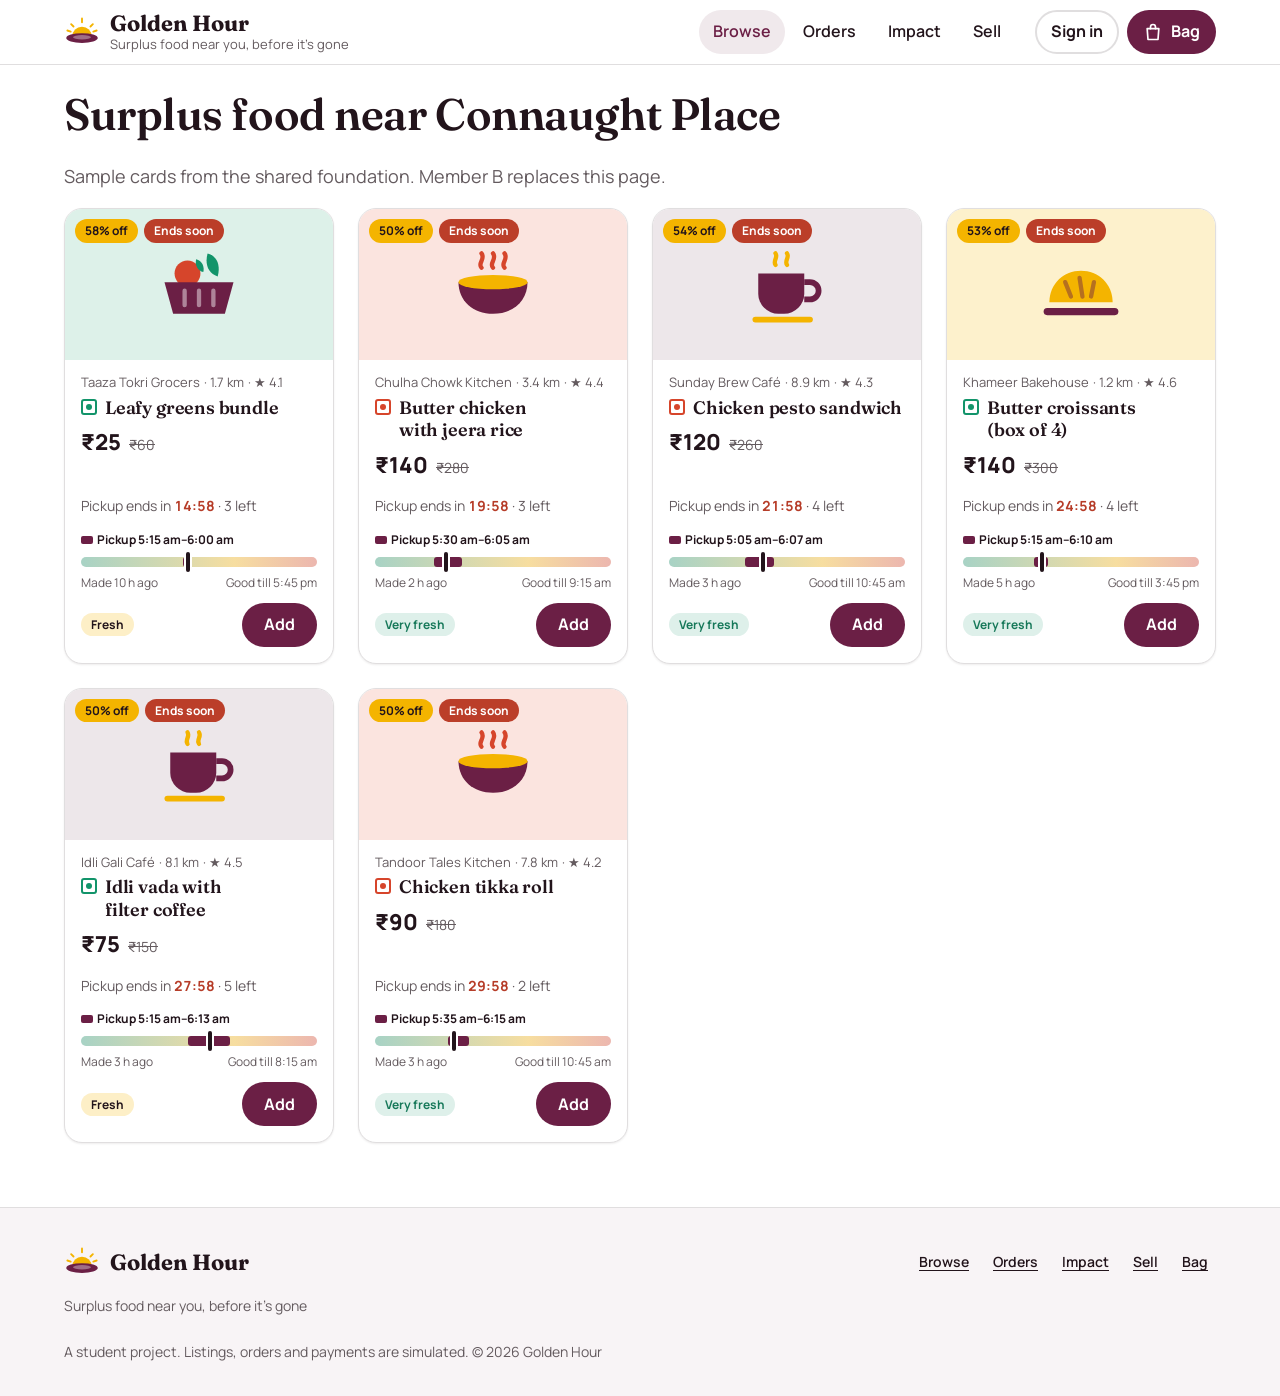
==== index.html @ 59e6d36b "Add shared foundation, page skeletons, contract and readme" ====
<!doctype html>
<html lang="en">
<head>
  <meta charset="utf-8">
  <meta name="viewport" content="width=device-width, initial-scale=1">
  <title>Golden Hour · Surplus food near you, before it's gone</title>
  <meta name="description" content="Reserve surplus food from bakeries, kitchens, grocers and sweet shops near you, at a discount, before it's gone.">
  <meta name="theme-color" content="#6B1F45">
  <link rel="preconnect" href="https://fonts.googleapis.com">
  <link rel="preconnect" href="https://fonts.gstatic.com" crossorigin>
  <link href="https://fonts.googleapis.com/css2?family=Fraunces:opsz,wght@9..144,600;9..144,700&family=Manrope:wght@400;600;700;800&display=swap" rel="stylesheet">
  <link rel="stylesheet" href="shared/style.css">
  <link rel="stylesheet" href="pages/index.css">
</head>
<body>
  <div id="app-header"></div>

  <main id="main" class="page-browse container">
    <!-- Owner: Member B -->
  </main>

  <div id="app-footer"></div>

  <script src="shared/data.js"></script>
  <script src="shared/store.js"></script>
  <script src="shared/layout.js"></script>
  <script src="pages/index.js"></script>
</body>
</html>
---- shared/style.css ----
/* =========================================================================
   Golden Hour — shared styles (owner: Member A)
   FROZEN after setup: only Member A edits this file.
   Page-specific CSS goes in pages/<page>.css, scoped under main.page-<name>.
   ========================================================================= */

/* ---------- 1. Design tokens ---------- */
:root {
  color-scheme: light dark;

  /* Brand palette (the only colours we use) */
  --beet: #6B1F45;
  --turmeric: #F4B400;
  --mint: #12946A;
  --tomato: #D6452B;
  --ink: #22141B;
  --white: #FFFFFF;

  /* Roles: light mode */
  --bg: var(--white);
  --surface: var(--white);
  --surface-2: color-mix(in srgb, var(--beet) 5%, var(--white));
  --text: var(--ink);
  --text-muted: color-mix(in srgb, var(--ink) 70%, var(--white));
  --border: color-mix(in srgb, var(--ink) 14%, var(--white));
  --primary: var(--beet);
  --primary-hover: color-mix(in srgb, var(--beet) 82%, var(--ink));
  --primary-soft: color-mix(in srgb, var(--beet) 10%, var(--white));
  --link: var(--beet);
  --on-primary: var(--white);
  --fresh-text: color-mix(in srgb, var(--mint) 78%, var(--ink));
  --fresh-soft: color-mix(in srgb, var(--mint) 14%, var(--white));
  --urgent-text: color-mix(in srgb, var(--tomato) 82%, var(--ink));
  --urgent-strong: color-mix(in srgb, var(--tomato) 85%, var(--ink));
  --urgent-soft: color-mix(in srgb, var(--tomato) 12%, var(--white));
  --highlight-soft: color-mix(in srgb, var(--turmeric) 22%, var(--white));
  --focus-ring: var(--beet);
  --pickup: var(--beet);
  --toast-bg: var(--ink);
  --toast-text: var(--white);
  --overlay: color-mix(in srgb, var(--ink) 55%, transparent);
  --shadow-sm: 0 1px 2px color-mix(in srgb, var(--ink) 8%, transparent);
  --shadow: 0 6px 20px color-mix(in srgb, var(--ink) 10%, transparent);
  --shadow-lg: 0 18px 48px color-mix(in srgb, var(--ink) 22%, transparent);

  /* Fonts and type scale */
  --font-head: 'Fraunces', Georgia, 'Times New Roman', serif;
  --font-body: 'Manrope', system-ui, -apple-system, 'Segoe UI', Roboto, sans-serif;
  --fs-xs: 0.8125rem;   /* 13px */
  --fs-sm: 0.875rem;    /* 14px */
  --fs-base: 1rem;      /* 16px */
  --fs-lg: 1.125rem;    /* 18px */
  --fs-xl: 1.375rem;    /* 22px */
  --fs-2xl: clamp(1.5rem, 1.25rem + 1vw, 2rem);
  --fs-3xl: clamp(1.875rem, 1.4rem + 2vw, 2.75rem);

  /* Spacing (4px base) */
  --space-1: 4px;
  --space-2: 8px;
  --space-3: 12px;
  --space-4: 16px;
  --space-5: 24px;
  --space-6: 32px;
  --space-7: 48px;
  --space-8: 64px;

  /* Shape and motion */
  --radius-sm: 8px;
  --radius: 12px;
  --radius-lg: 18px;
  --radius-pill: 999px;
  --tap: 44px;
  --container: 1200px;
  --header-h: 64px;
  --tabbar-h: 64px;
  --ease: cubic-bezier(0.2, 0.7, 0.2, 1);
}

/* Roles: dark mode */
@media (prefers-color-scheme: dark) {
  :root {
    --bg: var(--ink);
    --surface: color-mix(in srgb, var(--ink) 90%, var(--white));
    --surface-2: color-mix(in srgb, var(--ink) 82%, var(--white));
    --text: color-mix(in srgb, var(--white) 94%, var(--ink));
    --text-muted: color-mix(in srgb, var(--white) 70%, var(--ink));
    --border: color-mix(in srgb, var(--white) 16%, var(--ink));
    --primary: color-mix(in srgb, var(--beet) 88%, var(--white));
    --primary-hover: color-mix(in srgb, var(--beet) 75%, var(--white));
    --primary-soft: color-mix(in srgb, var(--beet) 40%, var(--ink));
    --link: color-mix(in srgb, var(--beet) 30%, var(--white));
    --fresh-text: color-mix(in srgb, var(--mint) 60%, var(--white));
    --fresh-soft: color-mix(in srgb, var(--mint) 22%, var(--ink));
    --urgent-text: color-mix(in srgb, var(--tomato) 62%, var(--white));
    --urgent-soft: color-mix(in srgb, var(--tomato) 22%, var(--ink));
    --highlight-soft: color-mix(in srgb, var(--turmeric) 22%, var(--ink));
    --focus-ring: var(--turmeric);
    --pickup: color-mix(in srgb, var(--beet) 30%, var(--white));
    --toast-bg: var(--white);
    --toast-text: var(--ink);
    --overlay: color-mix(in srgb, #000 65%, transparent);
    --shadow-sm: 0 1px 2px rgb(0 0 0 / 0.4);
    --shadow: 0 6px 20px rgb(0 0 0 / 0.4);
    --shadow-lg: 0 18px 48px rgb(0 0 0 / 0.55);
  }
}

/* ---------- 2. Base ---------- */
*, *::before, *::after { box-sizing: border-box; }

/* The hidden attribute always wins over component display rules */
[hidden] { display: none !important; }

html {
  -webkit-text-size-adjust: 100%;
  text-size-adjust: 100%;
  scroll-behavior: smooth;
}

body {
  margin: 0;
  min-height: 100vh;
  display: flex;
  flex-direction: column;
  background: var(--bg);
  color: var(--text);
  font-family: var(--font-body);
  font-size: var(--fs-base);
  line-height: 1.6;
  -webkit-font-smoothing: antialiased;
}

body > main { flex: 1 0 auto; }

h1, h2, h3, h4 {
  margin: 0 0 0.5em;
  font-family: var(--font-head);
  font-weight: 600;
  line-height: 1.15;
  letter-spacing: -0.01em;
  text-wrap: balance;
}
h1 { font-size: var(--fs-3xl); }
h2 { font-size: var(--fs-2xl); }
h3 { font-size: var(--fs-xl); }
h4 { font-size: var(--fs-lg); }

p { margin: 0 0 1em; }

a { color: var(--link); text-underline-offset: 3px; }
a:hover { text-decoration-thickness: 2px; }

img, svg, video { max-width: 100%; }
img { display: block; height: auto; }

button, input, select, textarea { font: inherit; color: inherit; }

/* Visible keyboard focus everywhere */
:focus-visible {
  outline: 3px solid var(--focus-ring);
  outline-offset: 3px;
}

::selection { background: var(--turmeric); color: var(--ink); }

.container {
  width: 100%;
  max-width: var(--container);
  margin-inline: auto;
  padding-inline: var(--space-4);
}
@media (min-width: 700px) {
  .container { padding-inline: var(--space-5); }
}

.sr-only {
  position: absolute !important;
  width: 1px; height: 1px;
  padding: 0; margin: -1px;
  overflow: hidden; clip: rect(0 0 0 0);
  white-space: nowrap; border: 0;
}

.skip-link {
  position: absolute;
  left: var(--space-4);
  top: -100px;
  z-index: 200;
  padding: var(--space-3) var(--space-4);
  background: var(--primary);
  color: var(--on-primary);
  border-radius: var(--radius);
  font-weight: 700;
}
.skip-link:focus { top: var(--space-2); }

.muted { color: var(--text-muted); }
.nowrap { white-space: nowrap; }
.lead { font-size: var(--fs-lg); color: var(--text-muted); max-width: 60ch; }

/* ---------- 3. Buttons ---------- */
.btn {
  display: inline-flex;
  align-items: center;
  justify-content: center;
  gap: var(--space-2);
  min-height: var(--tap);
  min-width: var(--tap);
  padding: 10px 20px;
  border: 2px solid transparent;
  border-radius: var(--radius-pill);
  background: var(--surface-2);
  color: var(--text);
  font-family: var(--font-body);
  font-size: var(--fs-base);
  font-weight: 700;
  line-height: 1.2;
  text-decoration: none;
  white-space: nowrap;
  cursor: pointer;
  transition: background-color 0.15s var(--ease), border-color 0.15s var(--ease), transform 0.1s var(--ease);
}
.btn:hover { background: var(--border); }
.btn:active { transform: translateY(1px); }
.btn svg { width: 20px; height: 20px; flex: none; }

.btn-primary { background: var(--primary); color: var(--on-primary); }
.btn-primary:hover { background: var(--primary-hover); }

.btn-ghost { background: transparent; border-color: var(--border); color: var(--text); }
.btn-ghost:hover { background: var(--surface-2); border-color: var(--text-muted); }

.btn-danger { background: var(--urgent-strong); color: var(--white); }
.btn-danger:hover { background: color-mix(in srgb, var(--tomato) 70%, var(--ink)); }

.btn-block { width: 100%; }

.btn:disabled,
.btn[aria-disabled="true"] {
  opacity: 0.5;
  cursor: not-allowed;
  transform: none;
}
.btn-primary:disabled:hover { background: var(--primary); }

/* ---------- 4. Chips (filters, toggles) ---------- */
.chip {
  display: inline-flex;
  align-items: center;
  gap: var(--space-2);
  min-height: var(--tap);
  padding: 8px 16px;
  border: 1.5px solid var(--border);
  border-radius: var(--radius-pill);
  background: var(--surface);
  color: var(--text);
  font-size: var(--fs-sm);
  font-weight: 600;
  white-space: nowrap;
  cursor: pointer;
  transition: background-color 0.15s var(--ease), border-color 0.15s var(--ease);
}
.chip:hover { border-color: var(--text-muted); }
/* Selected state: use aria-pressed="true" on buttons, or the class .is-selected */
.chip[aria-pressed="true"],
.chip.is-selected,
.chip:has(input:checked) {
  background: var(--primary);
  border-color: var(--primary);
  color: var(--on-primary);
}
.chip input { position: absolute; opacity: 0; pointer-events: none; }
.chip:has(input:focus-visible) { outline: 3px solid var(--focus-ring); outline-offset: 3px; }

/* ---------- 5. Forms ---------- */
.field { margin-bottom: var(--space-4); }

.label {
  display: block;
  margin-bottom: 6px;
  font-size: var(--fs-sm);
  font-weight: 700;
}

.input {
  display: block;
  width: 100%;
  min-height: 48px;
  padding: 12px 14px;
  border: 1.5px solid var(--border);
  border-radius: var(--radius);
  background: var(--surface);
  color: var(--text);
  font-size: var(--fs-base);
  line-height: 1.4;
  transition: border-color 0.15s var(--ease);
}
.input:hover { border-color: var(--text-muted); }
.input:focus-visible { outline-offset: 0; border-color: var(--focus-ring); }
.input::placeholder { color: var(--text-muted); opacity: 0.8; }
.input[aria-invalid="true"] { border-color: var(--urgent-text); }
textarea.input { min-height: 104px; resize: vertical; }
select.input { cursor: pointer; }

.field-hint { margin: 6px 0 0; font-size: var(--fs-sm); color: var(--text-muted); }
.field-error { margin: 6px 0 0; font-size: var(--fs-sm); font-weight: 600; color: var(--urgent-text); }

/* ---------- 6. Card ---------- */
.card {
  background: var(--surface);
  border: 1px solid var(--border);
  border-radius: var(--radius-lg);
  padding: var(--space-4);
  box-shadow: var(--shadow-sm);
}
@media (min-width: 700px) {
  .card { padding: var(--space-5); }
}

/* ---------- 7. Badges ---------- */
.badge {
  display: inline-flex;
  align-items: center;
  gap: 4px;
  padding: 2px 10px;
  border-radius: var(--radius-pill);
  background: var(--surface-2);
  color: var(--text);
  font-size: 0.75rem;
  font-weight: 700;
  line-height: 1.6;
  white-space: nowrap;
}
.badge-primary   { background: var(--primary-soft); color: var(--link); }
.badge-fresh     { background: var(--fresh-soft); color: var(--fresh-text); }
.badge-urgent    { background: var(--urgent-soft); color: var(--urgent-text); }
.badge-highlight { background: var(--turmeric); color: var(--ink); }
.badge-ok        { background: var(--highlight-soft); color: var(--text); }

/* ---------- 8. Veg / non-veg mark (Indian food symbol) ---------- */
/* <span class="veg-dot" role="img" aria-label="Vegetarian"></span>
   <span class="veg-dot nonveg" role="img" aria-label="Non-vegetarian"></span> */
.veg-dot {
  --veg: var(--mint);
  position: relative;
  display: inline-block;
  flex: none;
  width: 16px;
  height: 16px;
  border: 2px solid var(--veg);
  border-radius: 3px;
  background: var(--white);
  vertical-align: -2px;
}
.veg-dot::after {
  content: "";
  position: absolute;
  inset: 0;
  margin: auto;
  width: 6px;
  height: 6px;
  border-radius: 50%;
  background: var(--veg);
}
.veg-dot.nonveg { --veg: var(--tomato); }

/* ---------- 9. Drawer and modal (use on a <dialog>, opened with showModal()) ---------- */
.drawer,
.modal {
  border: 0;
  padding: var(--space-5);
  background: var(--surface);
  color: var(--text);
  box-shadow: var(--shadow-lg);
}
.drawer::backdrop,
.modal::backdrop { background: var(--overlay); }

.drawer {
  position: fixed;
  inset: 0 0 0 auto;
  margin: 0;
  width: min(420px, 100%);
  max-width: 100%;
  height: 100%;
  max-height: 100%;
  overflow-y: auto;
  border-radius: var(--radius-lg) 0 0 var(--radius-lg);
}
.drawer[open] { animation: gh-slide-in 0.25s var(--ease); }

.modal {
  width: min(480px, calc(100% - 2 * var(--space-4)));
  max-height: calc(100% - 2 * var(--space-4));
  overflow-y: auto;
  border-radius: var(--radius-lg);
}
.modal[open] { animation: gh-pop-in 0.2s var(--ease); }

.modal-actions,
.drawer-actions {
  display: flex;
  flex-wrap: wrap;
  justify-content: flex-end;
  gap: var(--space-3);
  margin-top: var(--space-5);
}

/* ---------- 10. Toasts (created by UI.toast) ---------- */
.toast-region {
  position: fixed;
  left: 50%;
  bottom: var(--space-5);
  z-index: 300;
  display: grid;
  gap: var(--space-2);
  width: min(420px, calc(100% - 2 * var(--space-4)));
  transform: translateX(-50%);
  pointer-events: none;
}
.toast {
  padding: 12px 16px;
  border-radius: var(--radius);
  background: var(--toast-bg);
  color: var(--toast-text);
  box-shadow: var(--shadow-lg);
  font-weight: 600;
  animation: gh-toast-in 0.2s var(--ease);
}
.toast.is-leaving { opacity: 0; transition: opacity 0.3s; }

/* ---------- 11. Freshness bar (made -> good till) ---------- */
.freshbar { width: 100%; }
/* Track: soft freshness gradient (fresh -> eat soon) */
.freshbar-track {
  position: relative;
  height: 10px;
  border-radius: var(--radius-pill);
  background: var(--surface-2);
}
.freshbar-track::before {
  content: "";
  position: absolute;
  inset: 0;
  border-radius: inherit;
  background: linear-gradient(90deg, var(--mint), var(--turmeric) 65%, var(--tomato));
  opacity: 0.35;
}
/* Pickup window: solid highlighted segment */
.freshbar-window {
  position: absolute;
  top: 0;
  bottom: 0;
  min-width: 4px;
  border-radius: 3px;
  background: var(--pickup);
}
/* "Now": one vertical needle */
.freshbar-now {
  position: absolute;
  top: -5px;
  bottom: -5px;
  width: 4px;
  margin-left: -2px;
  border-radius: 2px;
  background: var(--text);
  box-shadow: 0 0 0 2px var(--surface);
  transition: left 1s linear;
}
.freshbar-labels {
  display: grid;
  grid-template-columns: auto auto;
  justify-content: space-between;
  gap: var(--space-3);
  margin-top: 8px;
  font-size: 0.75rem;
  line-height: 1.35;
  color: var(--text-muted);
}
.freshbar-labels > :last-child { text-align: right; }
/* Key above the bar: swatch + pickup window times */
.freshbar-key {
  margin-bottom: 8px;
  font-size: 0.75rem;
  font-weight: 700;
  color: var(--text);
}
.freshbar-key::before {
  content: "";
  display: inline-block;
  width: 12px;
  height: 8px;
  margin-right: 4px;
  border-radius: 2px;
  background: var(--pickup);
}

/* Live countdowns: <span data-countdown="<timestamp>"></span> */
[data-countdown] { font-variant-numeric: tabular-nums; font-weight: 700; }
[data-countdown].is-urgent { color: var(--urgent-text); }
[data-countdown].is-over { color: var(--text-muted); }

/* ---------- 12. States: empty, notice, loading ---------- */
.empty-state {
  display: grid;
  justify-items: center;
  gap: var(--space-3);
  padding: var(--space-7) var(--space-4);
  text-align: center;
}
.empty-state svg { width: 120px; height: auto; }
.empty-state p { max-width: 42ch; margin: 0; color: var(--text-muted); }

.notice {
  padding: var(--space-3) var(--space-4);
  border-left: 4px solid var(--text-muted);
  border-radius: var(--radius);
  background: var(--surface-2);
}
.notice-success { border-color: var(--mint); background: var(--fresh-soft); }
.notice-error   { border-color: var(--tomato); background: var(--urgent-soft); }
.notice-info    { border-color: var(--turmeric); background: var(--highlight-soft); }

.skeleton {
  border-radius: var(--radius);
  background: linear-gradient(90deg, var(--surface-2) 25%, var(--border) 50%, var(--surface-2) 75%);
  background-size: 200% 100%;
  animation: gh-shimmer 1.2s linear infinite;
}

/* ---------- 13. Header ---------- */
.site-header {
  position: sticky;
  top: 0;
  z-index: 50;
  background: color-mix(in srgb, var(--bg) 92%, transparent);
  backdrop-filter: blur(10px);
  -webkit-backdrop-filter: blur(10px);
  border-bottom: 1px solid var(--border);
}
.header-inner {
  display: flex;
  align-items: center;
  gap: var(--space-3);
  min-height: var(--header-h);
}

.brand {
  display: inline-flex;
  align-items: center;
  gap: 10px;
  min-height: var(--tap);
  min-width: 0;
  color: var(--text);
  text-decoration: none;
}
.brand-text { display: flex; flex-direction: column; min-width: 0; }
.brand-name {
  font-family: var(--font-head);
  font-size: var(--fs-lg);
  font-weight: 700;
  line-height: 1.1;
  white-space: nowrap;
}
.brand-tagline {
  display: none;
  font-size: var(--fs-xs);
  color: var(--text-muted);
  line-height: 1.3;
}
.logo { width: 36px; height: 36px; flex: none; }
.logo-sun { fill: var(--turmeric); }
.logo-rays { stroke: var(--turmeric); stroke-width: 2.5; stroke-linecap: round; fill: none; }
.logo-plate { fill: var(--beet); }
.logo-plate-inner { fill: color-mix(in srgb, var(--beet) 65%, var(--white)); }
@media (prefers-color-scheme: dark) {
  .logo-plate { fill: color-mix(in srgb, var(--beet) 70%, var(--white)); }
  .logo-plate-inner { fill: color-mix(in srgb, var(--beet) 35%, var(--white)); }
}

.main-nav { display: none; }
.nav-link {
  display: inline-flex;
  align-items: center;
  min-height: var(--tap);
  padding: 0 14px;
  border-radius: var(--radius-pill);
  color: var(--text);
  font-weight: 600;
  text-decoration: none;
}
.nav-link:hover { background: var(--surface-2); }
.nav-link[aria-current="page"] { background: var(--primary-soft); color: var(--link); }

.header-actions {
  display: flex;
  align-items: center;
  gap: var(--space-2);
  margin-left: auto;
  flex: none;
}
.header-actions .btn { padding: 8px 14px; }
.bag-count {
  display: inline-grid;
  place-items: center;
  min-width: 22px;
  height: 22px;
  padding: 0 6px;
  border-radius: var(--radius-pill);
  background: var(--turmeric);
  color: var(--ink);
  font-size: 0.75rem;
  font-weight: 800;
  line-height: 1;
}
.bag-label { display: none; }

@media (max-width: 399.98px) {
  .brand { gap: 6px; }
  .logo { width: 30px; height: 30px; }
  .header-actions { gap: 6px; }
  .header-actions .btn { padding: 8px 12px; }
}
@media (min-width: 480px) {
  .bag-label { display: inline; }
}
@media (min-width: 700px) {
  .main-nav { display: flex; gap: var(--space-1); margin-left: auto; }
  .header-actions { margin-left: var(--space-2); }
  .brand-name { font-size: var(--fs-xl); }
}
@media (min-width: 1040px) {
  .brand-tagline { display: block; }
}

/* ---------- 14. Footer ---------- */
.site-footer {
  margin-top: var(--space-8);
  padding: var(--space-6) 0;
  border-top: 1px solid var(--border);
  background: var(--surface-2);
  color: var(--text-muted);
  font-size: var(--fs-sm);
}
.footer-inner { display: grid; gap: var(--space-5); }
.footer-tagline { margin: var(--space-2) 0 0; }
.footer-links {
  display: flex;
  flex-wrap: wrap;
  gap: 0 var(--space-2);
  margin: 0;
  padding: 0;
  list-style: none;
}
.footer-links a {
  display: inline-flex;
  align-items: center;
  min-height: var(--tap);
  padding: 0 var(--space-2);
  color: var(--text);
  font-weight: 600;
}
.footer-note { margin: 0; }
@media (min-width: 700px) {
  .footer-inner { grid-template-columns: 1fr auto; align-items: start; }
  .footer-note { grid-column: 1 / -1; }
}

/* ---------- 15. Phone bottom tab bar (below 700px) ---------- */
.tab-bar {
  position: fixed;
  left: 0;
  right: 0;
  bottom: 0;
  z-index: 50;
  display: grid;
  grid-template-columns: repeat(4, 1fr);
  padding-bottom: env(safe-area-inset-bottom);
  background: var(--surface);
  border-top: 1px solid var(--border);
  box-shadow: 0 -4px 16px color-mix(in srgb, var(--ink) 6%, transparent);
}
.tab-link {
  display: flex;
  flex-direction: column;
  align-items: center;
  justify-content: center;
  gap: 2px;
  min-height: var(--tabbar-h);
  color: var(--text-muted);
  font-size: 0.75rem;
  font-weight: 700;
  text-decoration: none;
}
.tab-link svg { width: 24px; height: 24px; }
.tab-link[aria-current="page"] { color: var(--link); }
.tab-link[aria-current="page"] svg { stroke-width: 2.5; }
.tab-link:focus-visible { outline-offset: -3px; }

@media (max-width: 699.98px) {
  body { padding-bottom: calc(var(--tabbar-h) + env(safe-area-inset-bottom)); }
  .toast-region { bottom: calc(var(--tabbar-h) + var(--space-4) + env(safe-area-inset-bottom)); }
}
@media (min-width: 700px) {
  .tab-bar { display: none; }
}

/* ---------- 16. Listing card (built by UI.itemCard) ---------- */
.card-grid {
  display: grid;
  gap: var(--space-4);
  grid-template-columns: repeat(auto-fill, minmax(min(100%, 260px), 1fr));
}
@media (min-width: 700px) {
  .card-grid { gap: var(--space-5); }
}

.item-card {
  display: flex;
  flex-direction: column;
  min-width: 0;
  padding: 0;
  overflow: hidden;
  transition: box-shadow 0.2s var(--ease), transform 0.2s var(--ease);
}
.item-card:hover { box-shadow: var(--shadow); transform: translateY(-2px); }

.item-card-link {
  display: block;
  color: inherit;
  text-decoration: none;
}
.item-card-link:focus-visible { outline-offset: -3px; border-radius: var(--radius-lg) var(--radius-lg) 0 0; }

.item-card-media {
  position: relative;
  display: grid;
  place-items: center;
  aspect-ratio: 16 / 9;
  background: var(--tint, var(--surface-2));
}
.item-card-media svg { width: 92px; height: auto; }
@media (max-width: 699.98px) {
  .item-card-media { aspect-ratio: 5 / 2; }
  .item-card-media svg { width: 72px; }
}
@media (prefers-color-scheme: dark) {
  .item-card-media { filter: brightness(0.92); }
}
.item-card-badges {
  position: absolute;
  top: 10px;
  left: 10px;
  right: 10px;
  display: flex;
  flex-wrap: wrap;
  gap: 6px;
}

.item-card-badges .badge-urgent { background: var(--urgent-strong); color: var(--white); }

.item-card-body { padding: var(--space-3) var(--space-4) 0; }
.item-card-store {
  display: flex;
  gap: 4px;
  min-width: 0;
  margin: 0 0 4px;
  font-size: var(--fs-xs);
  color: var(--text-muted);
  white-space: nowrap;
}
.item-card-store > span { flex: none; }
.item-card-store > .item-card-storename {
  flex: 0 1 auto;
  min-width: 0;
  overflow: hidden;
  text-overflow: ellipsis;
}
.item-card-title {
  display: flex;
  align-items: baseline;
  gap: var(--space-2);
  margin: 0 0 6px;
  font-size: var(--fs-lg);
  line-height: 1.25;
}
.item-card-title .veg-dot { position: relative; top: 1px; }
.item-card-price { display: flex; align-items: baseline; gap: var(--space-2); margin: 0; }
.item-card-price strong { font-size: var(--fs-xl); font-weight: 800; }
.item-card-price s { color: var(--text-muted); font-size: var(--fs-sm); }

.item-card-foot {
  display: grid;
  gap: var(--space-3);
  margin-top: auto;
  padding: var(--space-3) var(--space-4) var(--space-4);
}
.item-card-meta { margin: 0; font-size: var(--fs-sm); color: var(--text-muted); }
.item-card-meta [data-countdown] { color: var(--text); }
.item-card-meta [data-countdown].is-urgent { color: var(--urgent-text); }
.item-card-actions {
  display: flex;
  align-items: center;
  justify-content: space-between;
  gap: var(--space-3);
}
.item-card-actions .add-control { margin-left: auto; }
/* Sold out / closed: grey picture and bar; the button gives the reason */
.item-card.is-unavailable .item-card-media { filter: grayscale(1); opacity: 0.7; }
.item-card.is-unavailable .freshbar { filter: grayscale(1); opacity: 0.55; }
.item-card.is-unavailable .item-card-when,
.item-card.is-unavailable .item-card-fresh { display: none; }

/* Add button / in-bag stepper (managed by layout.js for every [data-add]) */
.add-control {
  display: inline-flex;
  flex-direction: column;
  align-items: flex-end;
  gap: 2px;
}
.stepper {
  display: inline-flex;
  align-items: center;
  border-radius: var(--radius-pill);
  background: var(--surface);
  box-shadow: inset 0 0 0 2px var(--primary);
}
.stepper-btn {
  display: inline-grid;
  place-items: center;
  min-width: var(--tap);
  min-height: var(--tap);
  padding: 0;
  border: 0;
  border-radius: var(--radius-pill);
  background: transparent;
  color: var(--link);
  font-size: 1.375rem;
  font-weight: 800;
  line-height: 1;
  cursor: pointer;
}
.stepper-btn:hover { background: var(--primary-soft); }
.stepper-btn:focus-visible { outline-offset: 0; }
.stepper-btn[aria-disabled="true"] { opacity: 0.35; cursor: not-allowed; }
.stepper-btn[aria-disabled="true"]:hover { background: transparent; }
.stepper-qty {
  min-width: 2ch;
  text-align: center;
  font-weight: 800;
  font-variant-numeric: tabular-nums;
}
.add-control-note {
  font-size: 0.75rem;
  font-weight: 700;
  color: var(--text-muted);
}

/* ---------- 17. Animations and reduced motion ---------- */
@keyframes gh-slide-in { from { transform: translateX(100%); } to { transform: none; } }
@keyframes gh-pop-in   { from { opacity: 0; transform: scale(0.96); } to { opacity: 1; transform: none; } }
@keyframes gh-toast-in { from { opacity: 0; transform: translateY(8px); } to { opacity: 1; transform: none; } }
@keyframes gh-shimmer  { from { background-position: 200% 0; } to { background-position: -200% 0; } }

@media (prefers-reduced-motion: reduce) {
  html { scroll-behavior: auto; }
  *, *::before, *::after {
    animation-duration: 0.01ms !important;
    animation-iteration-count: 1 !important;
    transition-duration: 0.01ms !important;
  }
  .item-card:hover { transform: none; }
}
---- pages/index.css ----
/* index.html page styles. Owner: Member B.
   Scope every rule under main.page-browse so it never affects other pages. */
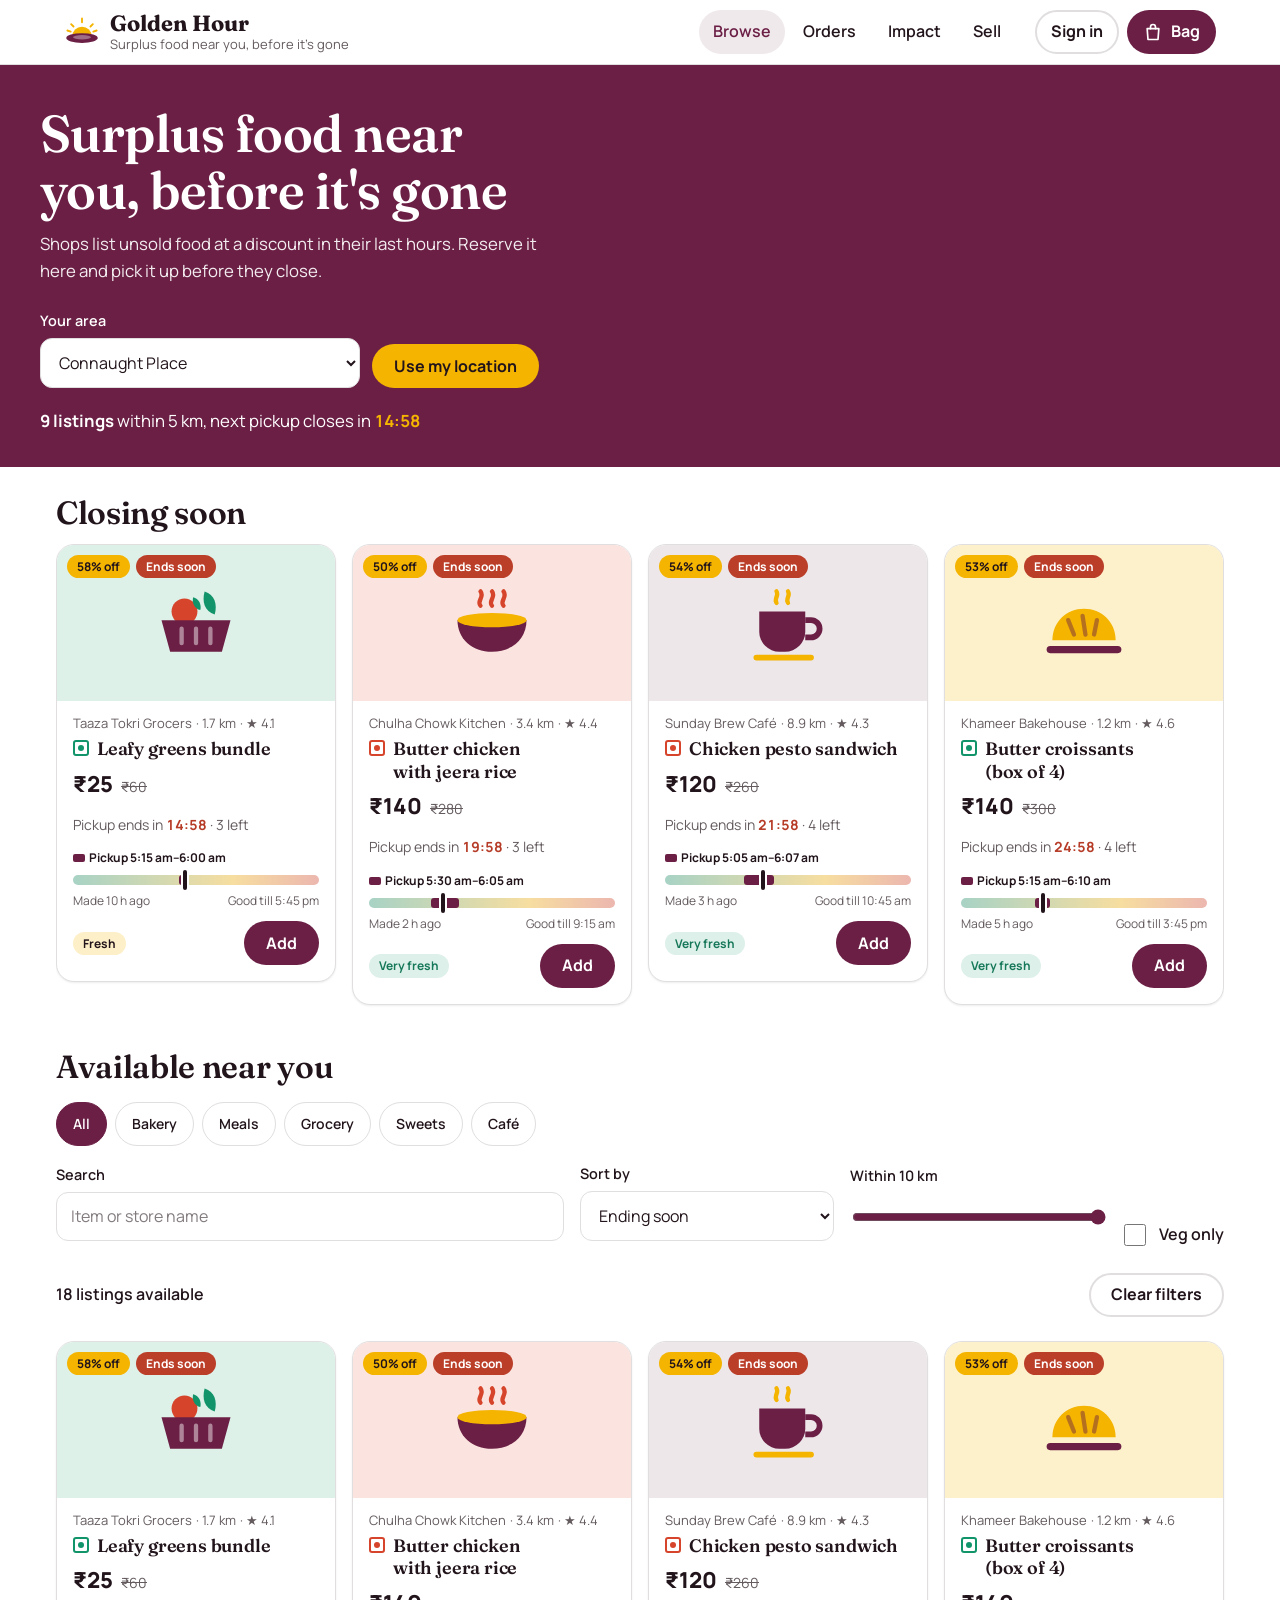
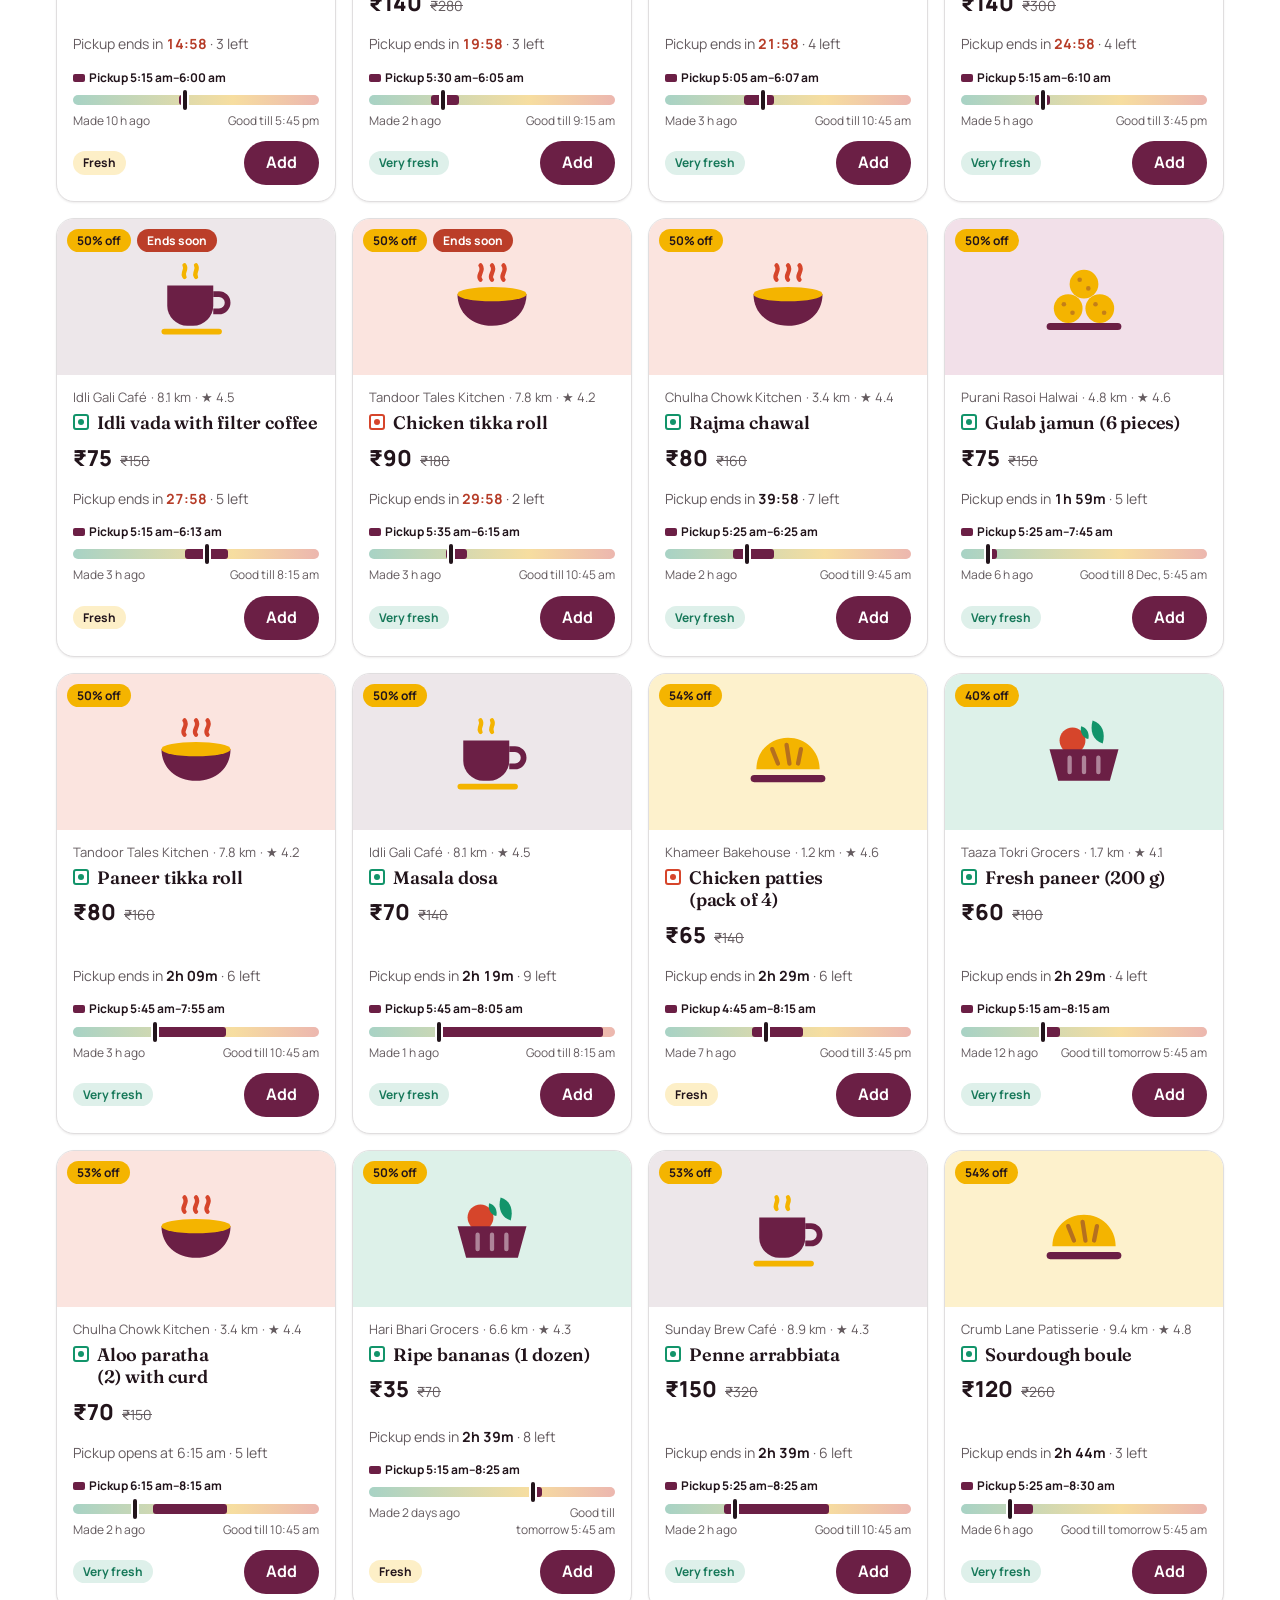
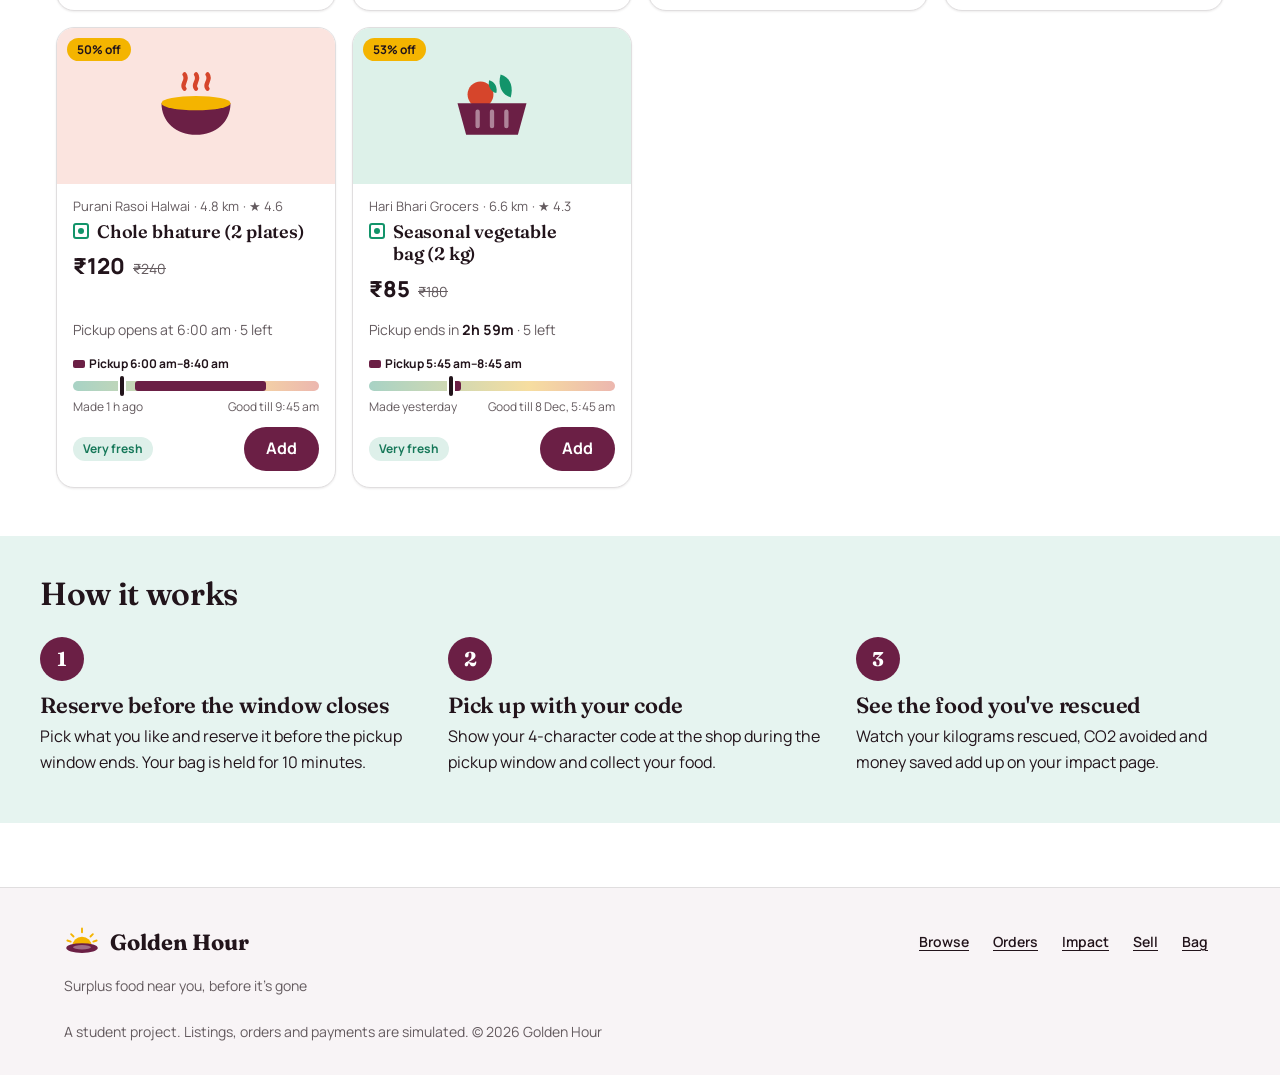
==== commit b8639cd2: "Add missing browse page HTML" ====
--- a/index.html
+++ b/index.html
@@ -1,23 +1,134 @@
 <!doctype html>
 <html lang="en">
+
 <head>
   <meta charset="utf-8">
   <meta name="viewport" content="width=device-width, initial-scale=1">
   <title>Golden Hour · Surplus food near you, before it's gone</title>
-  <meta name="description" content="Reserve surplus food from bakeries, kitchens, grocers and sweet shops near you, at a discount, before it's gone.">
+  <meta name="description"
+    content="Reserve surplus food from bakeries, kitchens, grocers and sweet shops near you, at a discount, before it's gone.">
   <meta name="theme-color" content="#6B1F45">
   <link rel="preconnect" href="https://fonts.googleapis.com">
   <link rel="preconnect" href="https://fonts.gstatic.com" crossorigin>
-  <link href="https://fonts.googleapis.com/css2?family=Fraunces:opsz,wght@9..144,600;9..144,700&family=Manrope:wght@400;600;700;800&display=swap" rel="stylesheet">
+  <link
+    href="https://fonts.googleapis.com/css2?family=Fraunces:opsz,wght@9..144,600;9..144,700&family=Manrope:wght@400;600;700;800&display=swap"
+    rel="stylesheet">
   <link rel="stylesheet" href="shared/style.css">
   <link rel="stylesheet" href="pages/index.css">
 </head>
+
 <body>
   <div id="app-header"></div>
 
-  <main id="main" class="page-browse container">
-    <!-- Owner: Member B -->
-  </main>
+ <!-- Paste this INSIDE index.html, replacing everything between <main class="page-browse"> and </main>.
+     Do not touch anything outside <main>. -->
+<!-- Paste this INSIDE index.html, replacing everything between <main class="page-browse"> and </main>.
+     Do not touch anything outside <main>. -->
+<main class="page-browse">
+  <!-- Owner: Member B -->
+  <section class="hero">
+    <div class="hero-inner">
+      <h1>Surplus food near you, before it's gone</h1>
+      <p class="hero-sub">Shops list unsold food at a discount in their last hours. Reserve it here and pick it up before they close.</p>
+
+      <div class="hero-controls">
+        <div class="hero-field">
+          <label for="area-select">Your area</label>
+          <select id="area-select" class="input"></select>
+        </div>
+        <button id="use-location" class="btn" type="button">Use my location</button>
+      </div>
+
+      <p id="loc-msg" class="loc-msg" role="status" aria-live="polite" hidden></p>
+      <p id="live-summary" class="live-summary" aria-live="polite"></p>
+    </div>
+  </section>
+
+  <section id="closing-soon" class="closing-soon" aria-labelledby="closing-heading" hidden>
+    <h2 id="closing-heading">Closing soon</h2>
+    <div id="closing-row" class="closing-row" role="region" aria-label="Listings closing within the hour" tabindex="0"></div>
+  </section>
+
+  <section class="browse-results" aria-labelledby="results-heading">
+    <h2 id="results-heading">Available near you</h2>
+
+    <button id="open-filters" class="btn open-filters" type="button" aria-expanded="false" aria-controls="filters">
+      Filters <span id="filter-badge" class="filter-badge" hidden></span>
+    </button>
+    <div id="filter-backdrop" class="filter-backdrop" hidden></div>
+
+    <form id="filters" class="filters" aria-label="Filter listings" onsubmit="return false">
+      <div class="drawer-head">
+        <h3 id="filters-title">Filters</h3>
+        <button id="close-filters" class="btn btn-ghost" type="button" aria-label="Close filters">Close</button>
+      </div>
+
+      <div id="chip-row" class="chip-row" role="group" aria-label="Category"></div>
+
+      <div class="filter-controls">
+        <div class="field field-search">
+          <label for="search">Search</label>
+          <input id="search" class="input" type="search" placeholder="Item or store name" autocomplete="off">
+        </div>
+
+        <div class="field">
+          <label for="sort">Sort by</label>
+          <select id="sort" class="input">
+            <option value="ending">Ending soon</option>
+            <option value="nearest">Nearest</option>
+            <option value="freshest">Freshest</option>
+            <option value="discount">Biggest discount</option>
+            <option value="price">Lowest price</option>
+          </select>
+        </div>
+
+        <div class="field">
+          <label for="dist">Within <output id="dist-out" for="dist">10 km</output></label>
+          <input id="dist" class="range" type="range" min="1" max="10" step="1" value="10">
+        </div>
+
+        <label class="veg-toggle" for="veg-only">
+          <input id="veg-only" type="checkbox">
+          <span>Veg only</span>
+        </label>
+      </div>
+
+      <div class="filter-status">
+        <p id="result-count" class="result-count" role="status" aria-live="polite"></p>
+        <button class="btn btn-ghost" type="button" data-action="clear-filters">Clear filters</button>
+      </div>
+
+      <div class="drawer-foot">
+        <button id="apply-filters" class="btn btn-primary" type="button">Apply <span id="drawer-count"></span></button>
+      </div>
+    </form>
+
+    <div id="listing-grid" class="listing-grid"></div>
+  </section>
+
+  <section class="how" aria-labelledby="how-heading">
+    <div class="how-inner">
+      <h2 id="how-heading">How it works</h2>
+      <ol class="how-steps">
+        <li>
+          <span class="how-num" aria-hidden="true">1</span>
+          <h3>Reserve before the window closes</h3>
+          <p>Pick what you like and reserve it before the pickup window ends. Your bag is held for 10 minutes.</p>
+        </li>
+        <li>
+          <span class="how-num" aria-hidden="true">2</span>
+          <h3>Pick up with your code</h3>
+          <p>Show your 4-character code at the shop during the pickup window and collect your food.</p>
+        </li>
+        <li>
+          <span class="how-num" aria-hidden="true">3</span>
+          <h3>See the food you've rescued</h3>
+          <p>Watch your kilograms rescued, CO2 avoided and money saved add up on your impact page.</p>
+        </li>
+      </ol>
+    </div>
+  </section>
+</main>
 
   <div id="app-footer"></div>
 
@@ -26,4 +137,5 @@
   <script src="shared/layout.js"></script>
   <script src="pages/index.js"></script>
 </body>
-</html>
+
+</html>
--- a/pages/index.css
+++ b/pages/index.css
@@ -1,2 +1,405 @@
-/* index.html page styles. Owner: Member B.
-   Scope every rule under main.page-browse so it never affects other pages. */
+/* Golden Hour: Home and Browse styles. Owner: Member B.
+   Everything is scoped under main.page-browse so no other page is affected. */
+
+main.page-browse .hero {
+  background: var(--beet, #6B1F45);
+  color: #fff;
+  padding: 40px 16px 32px;
+}
+
+main.page-browse .hero-inner {
+  max-width: 1200px;
+  margin: 0 auto;
+}
+
+main.page-browse .hero h1 {
+  font-family: 'Fraunces', serif;
+  font-size: clamp(1.9rem, 6vw, 3.25rem);
+  line-height: 1.1;
+  margin: 0 0 12px;
+  max-width: 18ch;
+}
+
+main.page-browse .hero-sub {
+  font-size: 1.05rem;
+  max-width: 52ch;
+  margin: 0 0 24px;
+  opacity: 0.92;
+}
+
+main.page-browse .hero-controls {
+  display: flex;
+  flex-wrap: wrap;
+  align-items: flex-end;
+  gap: 12px;
+}
+
+main.page-browse .hero-field {
+  display: flex;
+  flex-direction: column;
+  gap: 6px;
+  flex: 1 1 200px;
+  max-width: 320px;
+}
+
+main.page-browse .hero-field label {
+  font-weight: 600;
+  font-size: 0.9rem;
+}
+
+main.page-browse .hero-controls .input,
+main.page-browse .hero-controls .btn {
+  min-height: 44px;
+}
+
+main.page-browse .hero-controls .btn {
+  flex: 0 0 auto;
+  background: var(--turmeric, #F4B400);
+  color: var(--ink, #22141B);
+  border-color: transparent;
+}
+
+main.page-browse .loc-msg {
+  margin: 12px 0 0;
+  padding: 10px 14px;
+  border-radius: 10px;
+  background: rgba(255, 255, 255, 0.14);
+  max-width: 60ch;
+}
+
+main.page-browse .loc-msg.is-error {
+  background: #fff;
+  color: var(--tomato, #D6452B);
+  font-weight: 600;
+}
+
+main.page-browse .live-summary {
+  margin: 20px 0 0;
+  font-size: 1.05rem;
+}
+
+main.page-browse .live-summary [data-countdown] {
+  display: inline-block;
+  font-variant-numeric: tabular-nums;
+  font-weight: 700;
+  color: var(--turmeric, #F4B400);
+}
+
+/* ---- closing soon row ---- */
+
+main.page-browse .closing-soon {
+  max-width: 1200px;
+  margin: 0 auto;
+  padding: 28px 16px 0;
+}
+
+main.page-browse .closing-soon[hidden] { display: none; }
+
+main.page-browse .closing-soon h2 {
+  font-family: 'Fraunces', serif;
+  margin: 0 0 12px;
+}
+
+main.page-browse .closing-row {
+  display: flex;
+  gap: 16px;
+  overflow-x: auto;
+  scroll-snap-type: x mandatory;
+  -webkit-overflow-scrolling: touch;
+  padding-bottom: 12px;
+}
+
+main.page-browse .closing-item {
+  flex: 0 0 min(280px, 80%);
+  scroll-snap-align: start;
+  min-width: 0;
+}
+
+/* ---- filters ---- */
+
+main.page-browse .filters {
+  display: grid;
+  gap: 16px;
+  margin: 0 0 24px;
+}
+
+main.page-browse .chip-row {
+  display: flex;
+  flex-wrap: wrap;
+  gap: 8px;
+}
+
+main.page-browse .chip-row .chip {
+  min-height: 44px;
+  cursor: pointer;
+}
+
+main.page-browse .chip-row .chip[aria-pressed="true"] {
+  background: var(--beet, #6B1F45);
+  border-color: var(--beet, #6B1F45);
+  color: #fff;
+}
+
+main.page-browse .filter-controls {
+  display: grid;
+  grid-template-columns: minmax(0, 1fr);
+  gap: 16px;
+  align-items: end;
+}
+
+main.page-browse .filters .field {
+  display: flex;
+  flex-direction: column;
+  gap: 6px;
+  min-width: 0;
+}
+
+main.page-browse .filters .field label {
+  font-weight: 600;
+  font-size: 0.9rem;
+}
+
+main.page-browse .filters .input {
+  min-height: 44px;
+  width: 100%;
+}
+
+main.page-browse .filters input[type="range"] {
+  width: 100%;
+  min-height: 44px;
+  accent-color: var(--beet, #6B1F45);
+}
+
+main.page-browse .veg-toggle {
+  display: inline-flex;
+  align-items: center;
+  gap: 10px;
+  min-height: 44px;
+  font-weight: 600;
+  cursor: pointer;
+}
+
+main.page-browse .veg-toggle input {
+  width: 22px;
+  height: 22px;
+  accent-color: var(--mint, #12946A);
+}
+
+main.page-browse .filter-status {
+  display: flex;
+  flex-wrap: wrap;
+  align-items: center;
+  justify-content: space-between;
+  gap: 12px;
+}
+
+main.page-browse .result-count {
+  margin: 0;
+  font-weight: 600;
+}
+
+main.page-browse .filter-status .btn { min-height: 44px; }
+
+@media (min-width: 700px) {
+  main.page-browse .filter-controls {
+    grid-template-columns: minmax(0, 2fr) minmax(0, 1fr) minmax(0, 1fr) auto;
+  }
+}
+
+/* ---- listing grid ---- */
+
+main.page-browse .browse-results {
+  max-width: 1200px;
+  margin: 0 auto;
+  padding: 32px 16px 48px;
+}
+
+main.page-browse .browse-results h2 {
+  font-family: 'Fraunces', serif;
+  margin: 0 0 16px;
+}
+
+main.page-browse .listing-grid {
+  display: grid;
+  grid-template-columns: minmax(0, 1fr);
+  gap: 16px;
+}
+
+@media (min-width: 600px) {
+  main.page-browse .listing-grid { grid-template-columns: repeat(2, minmax(0, 1fr)); }
+}
+
+@media (min-width: 900px) {
+  main.page-browse .listing-grid { grid-template-columns: repeat(3, minmax(0, 1fr)); }
+}
+
+@media (min-width: 1200px) {
+  main.page-browse .listing-grid { grid-template-columns: repeat(4, minmax(0, 1fr)); }
+}
+
+main.page-browse .empty-state {
+  grid-column: 1 / -1;
+  text-align: center;
+  padding: 40px 16px;
+}
+
+main.page-browse .empty-state h3 {
+  font-family: 'Fraunces', serif;
+  margin: 0 0 8px;
+}
+
+main.page-browse .empty-state p {
+  margin: 0 auto 16px;
+  max-width: 48ch;
+}
+
+main.page-browse .empty-state .btn { min-height: 44px; }
+
+/* ---- filters button + drawer (phones, below 700px) ---- */
+
+main.page-browse .open-filters {
+  display: none;
+  min-height: 44px;
+  margin: 0 0 16px;
+  align-items: center;
+  gap: 8px;
+}
+
+main.page-browse .filter-badge {
+  display: inline-flex;
+  align-items: center;
+  justify-content: center;
+  min-width: 22px;
+  height: 22px;
+  padding: 0 6px;
+  border-radius: 11px;
+  background: var(--turmeric, #F4B400);
+  color: var(--ink, #22141B);
+  font-size: 0.8rem;
+  font-weight: 700;
+}
+
+main.page-browse .filter-badge[hidden],
+main.page-browse .filter-backdrop[hidden] { display: none; }
+
+main.page-browse .drawer-head,
+main.page-browse .drawer-foot { display: none; }
+
+@media (max-width: 699px) {
+  main.page-browse .open-filters { display: inline-flex; }
+
+  /* Re-state the layout here so the shared .drawer rules can't hide or move the sheet. */
+  main.page-browse .filters.is-sheet {
+    position: fixed;
+    left: 0;
+    right: 0;
+    bottom: 0;
+    top: auto;
+    z-index: 1000;
+    max-height: 85vh;
+    overflow-y: auto;
+    margin: 0;
+    padding: 16px 16px 0;
+    border-radius: 16px 16px 0 0;
+    background: var(--bg, #fff);
+    color: var(--ink, #22141B);
+    box-shadow: 0 -8px 32px rgba(0, 0, 0, 0.25);
+    width: auto;
+    transform: translateY(100%);
+    visibility: hidden;
+    transition: transform 0.25s ease, visibility 0s linear 0.25s;
+  }
+
+  main.page-browse .filters.is-sheet.is-open {
+    transform: none;
+    visibility: visible;
+    transition: transform 0.25s ease;
+  }
+
+  main.page-browse .filters.is-sheet .drawer-head {
+    display: flex;
+    align-items: center;
+    justify-content: space-between;
+  }
+
+  main.page-browse .drawer-head h3 {
+    font-family: 'Fraunces', serif;
+    margin: 0;
+  }
+
+  main.page-browse .drawer-head .btn,
+  main.page-browse .drawer-foot .btn { min-height: 44px; }
+
+  main.page-browse .filters.is-sheet .drawer-foot {
+    display: block;
+    position: sticky;
+    bottom: 0;
+    margin: 0 -16px;
+    padding: 12px 16px calc(12px + env(safe-area-inset-bottom, 0px));
+    background: var(--bg, #fff);
+    border-top: 1px solid rgba(0, 0, 0, 0.12);
+  }
+
+  main.page-browse .drawer-foot .btn { width: 100%; }
+
+  main.page-browse .filter-backdrop {
+    position: fixed;
+    inset: 0;
+    z-index: 999;
+    background: rgba(34, 20, 27, 0.5);
+  }
+}
+
+@media (prefers-reduced-motion: reduce) {
+  main.page-browse .filters.is-sheet,
+  main.page-browse .filters.is-sheet.is-open { transition: none; }
+  main.page-browse .closing-row { scroll-behavior: auto; }
+}
+
+/* ---- how it works ---- */
+
+main.page-browse .how {
+  background: var(--mint-soft, rgba(18, 148, 106, 0.1));
+  padding: 40px 16px 48px;
+}
+
+main.page-browse .how-inner {
+  max-width: 1200px;
+  margin: 0 auto;
+}
+
+main.page-browse .how h2 {
+  font-family: 'Fraunces', serif;
+  margin: 0 0 24px;
+}
+
+main.page-browse .how-steps {
+  list-style: none;
+  margin: 0;
+  padding: 0;
+  display: grid;
+  grid-template-columns: minmax(0, 1fr);
+  gap: 24px;
+  counter-reset: none;
+}
+
+main.page-browse .how-num {
+  display: inline-flex;
+  align-items: center;
+  justify-content: center;
+  width: 44px;
+  height: 44px;
+  border-radius: 50%;
+  background: var(--beet, #6B1F45);
+  color: #fff;
+  font-family: 'Fraunces', serif;
+  font-size: 1.25rem;
+  font-weight: 700;
+}
+
+main.page-browse .how-steps h3 { margin: 12px 0 6px; }
+main.page-browse .how-steps p { margin: 0; max-width: 40ch; }
+
+@media (min-width: 700px) {
+  main.page-browse .how-steps { grid-template-columns: repeat(3, minmax(0, 1fr)); }
+}
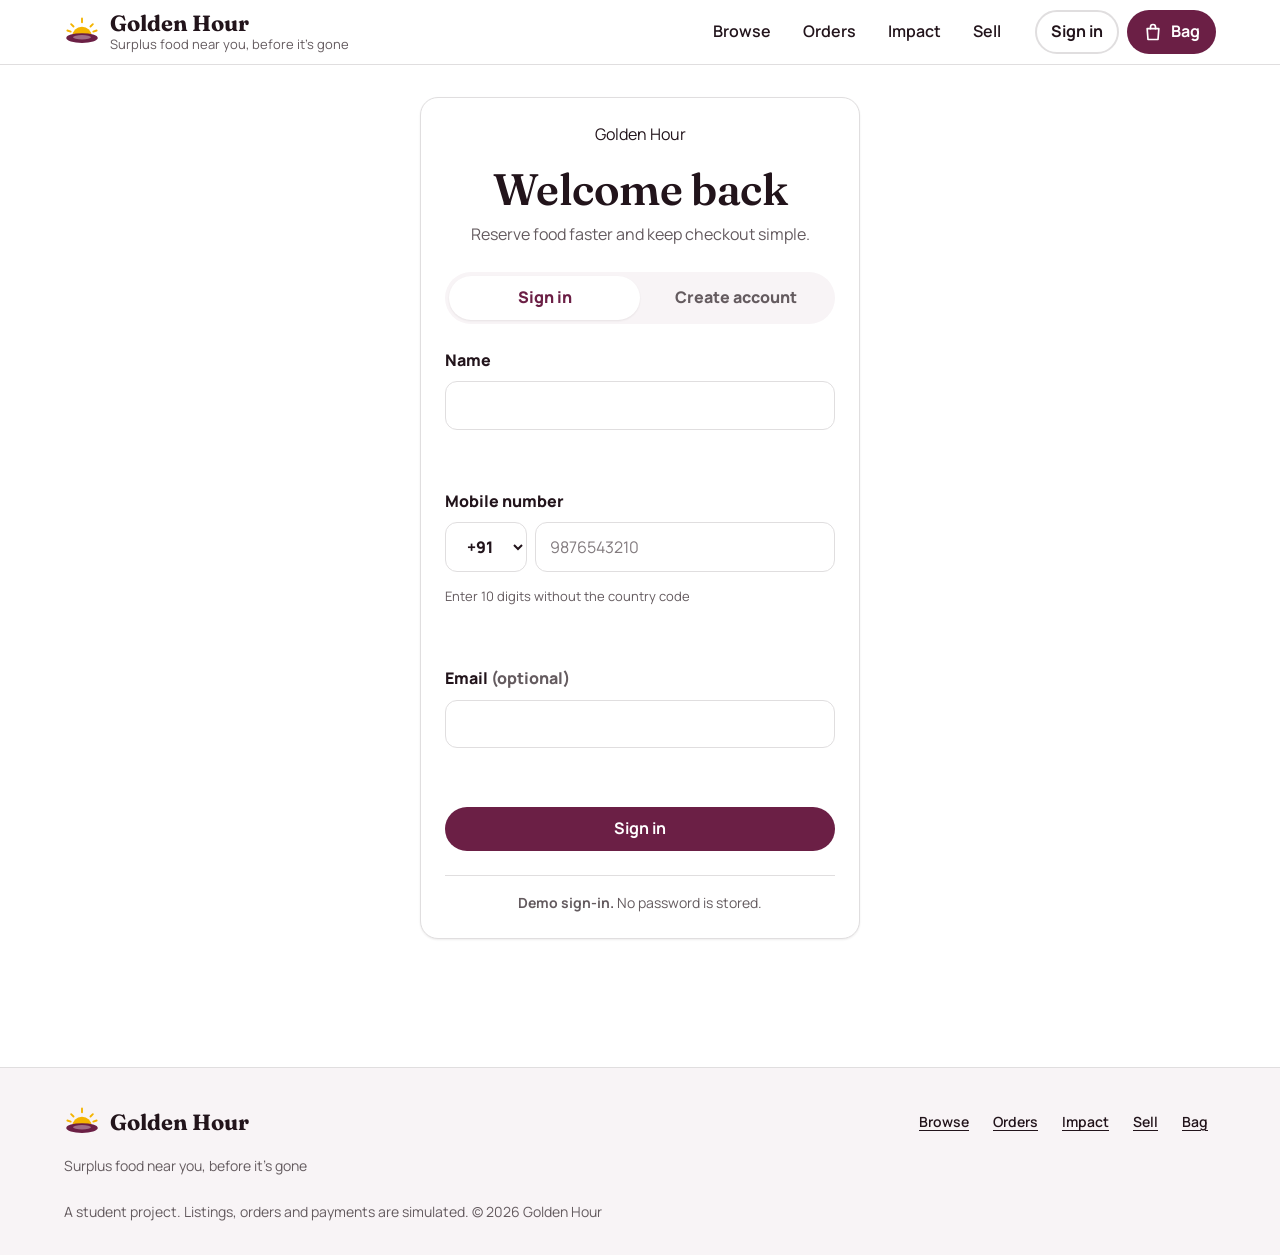
==== commit d09f4dcb: "Implement sign-in gate and account form" ====
--- a/index.html
+++ b/index.html
@@ -134,6 +134,14 @@
 
   <script src="shared/data.js"></script>
   <script src="shared/store.js"></script>
+  <script>
+    document.documentElement.style.visibility = 'hidden';
+    if (!window.Store || !window.Store.getUser()) {
+      window.location.replace('login.html?next=index.html');
+    } else {
+      document.documentElement.style.visibility = 'visible';
+    }
+  </script>
   <script src="shared/layout.js"></script>
   <script src="pages/index.js"></script>
 </body>
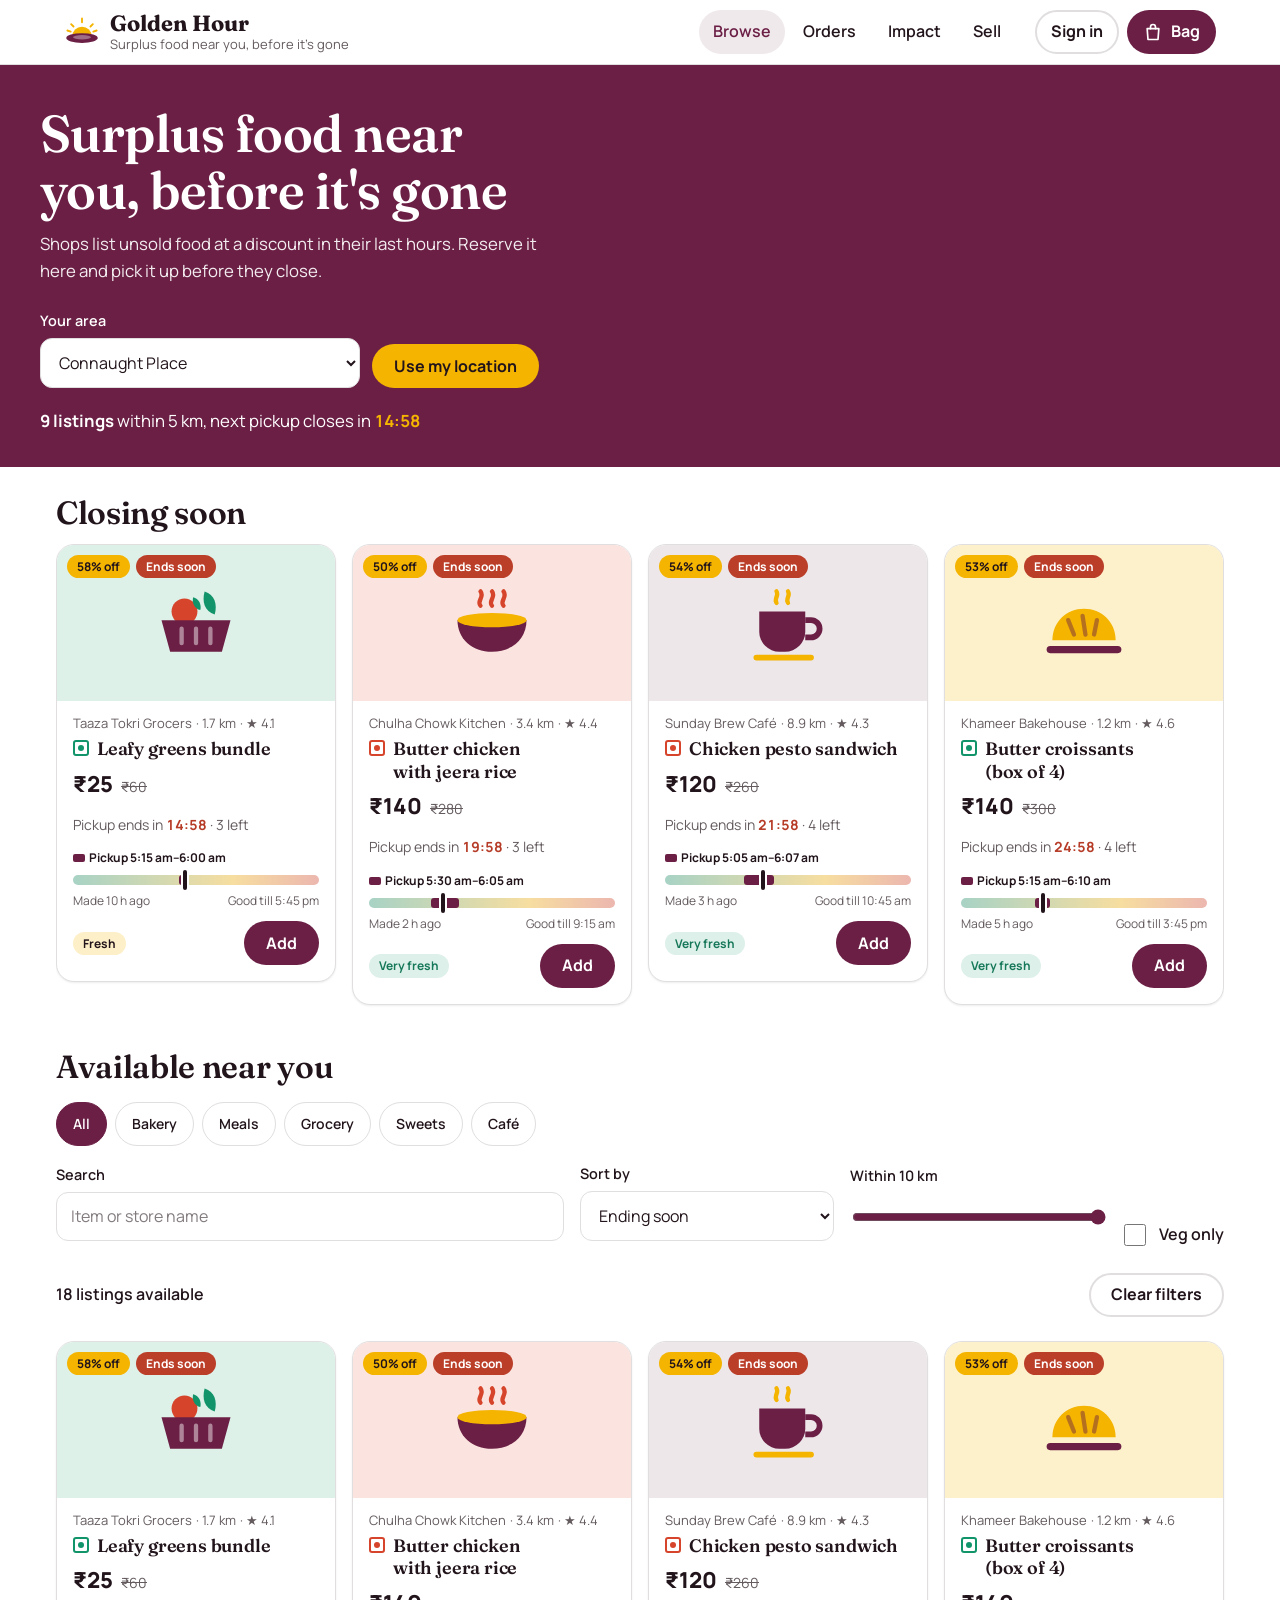
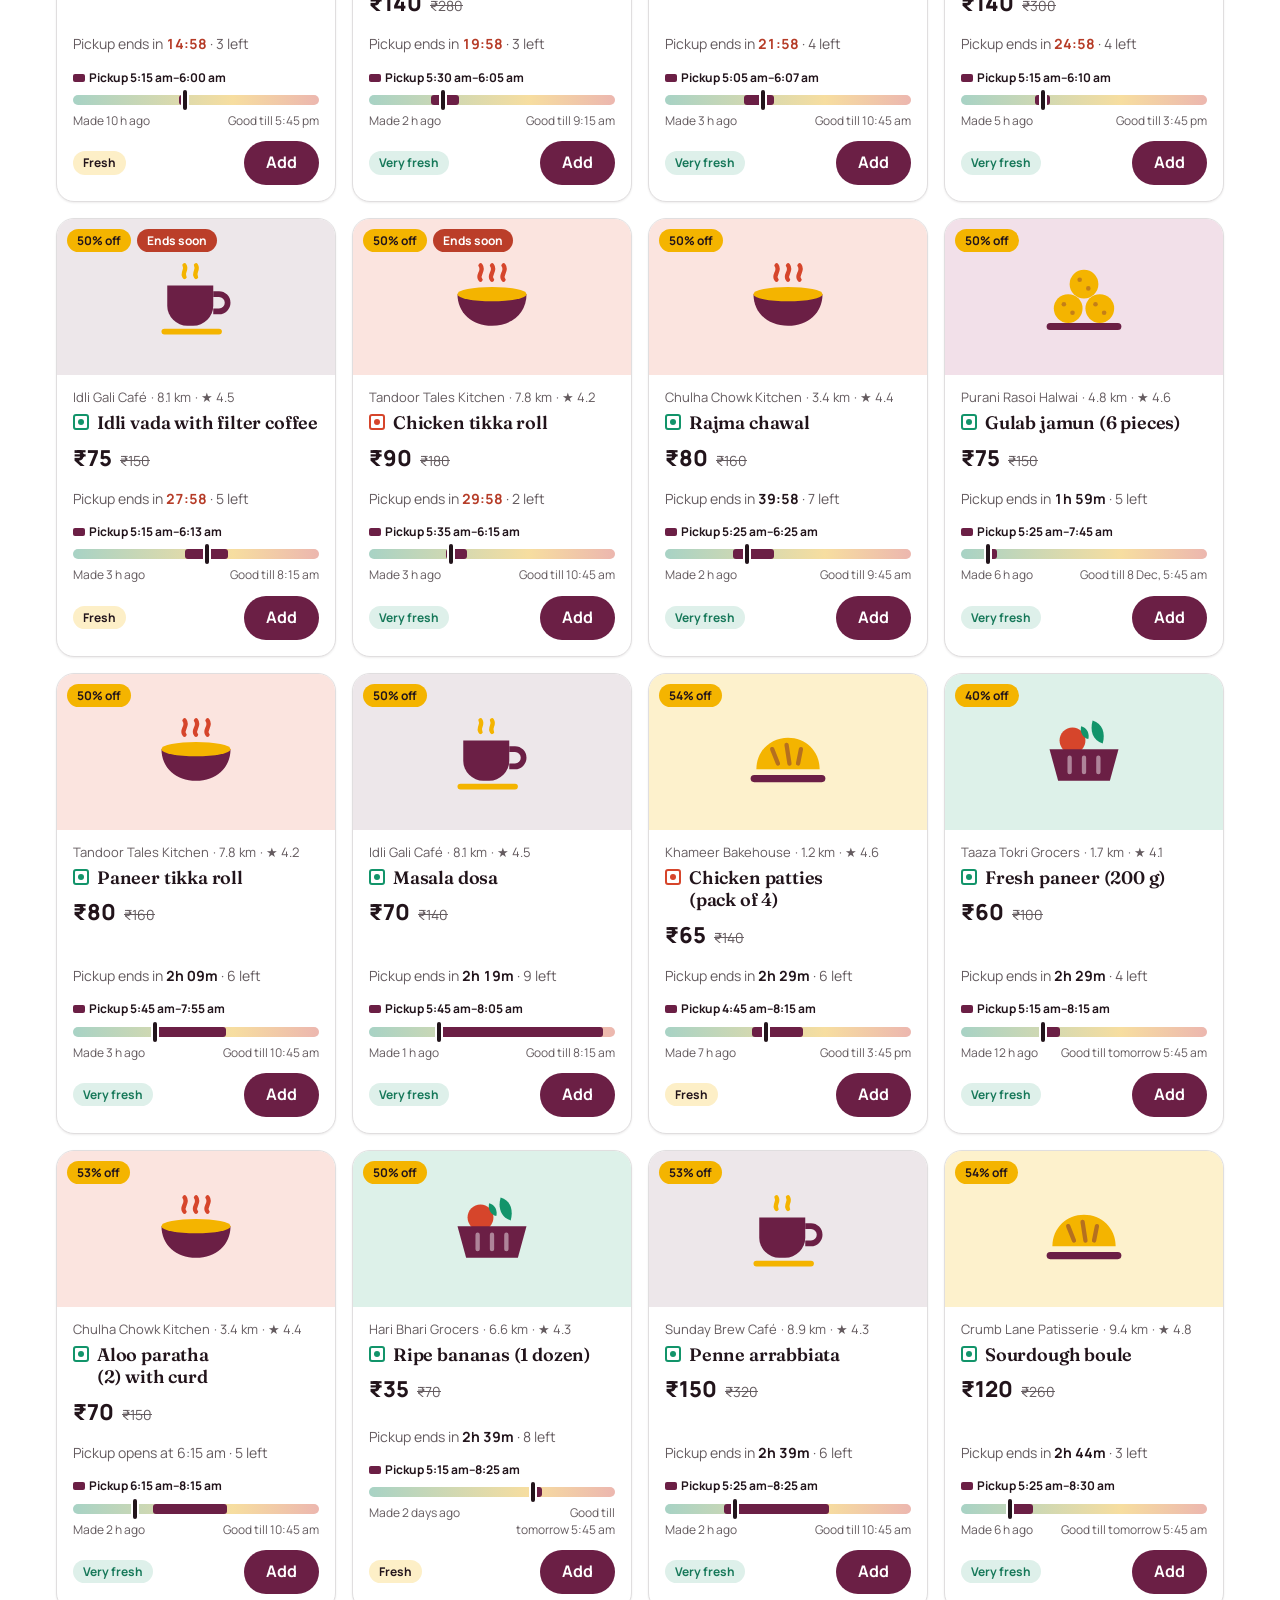
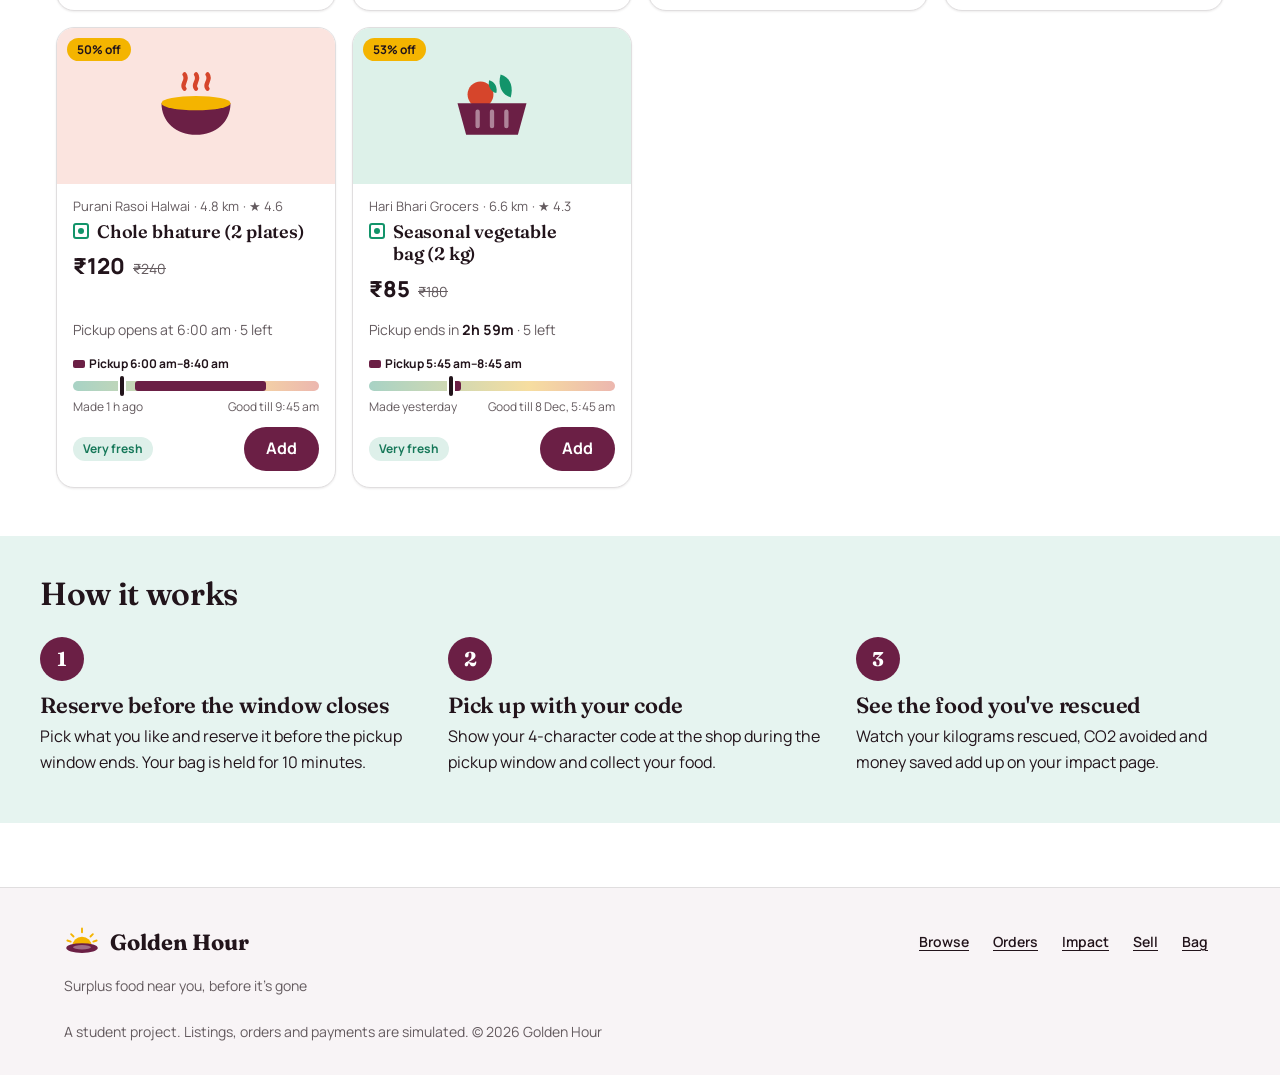
==== commit f372a4de: "Allow browsing before sign-in and fix item timeline" ====
--- a/index.html
+++ b/index.html
@@ -134,14 +134,6 @@
 
   <script src="shared/data.js"></script>
   <script src="shared/store.js"></script>
-  <script>
-    document.documentElement.style.visibility = 'hidden';
-    if (!window.Store || !window.Store.getUser()) {
-      window.location.replace('login.html?next=index.html');
-    } else {
-      document.documentElement.style.visibility = 'visible';
-    }
-  </script>
   <script src="shared/layout.js"></script>
   <script src="pages/index.js"></script>
 </body>
